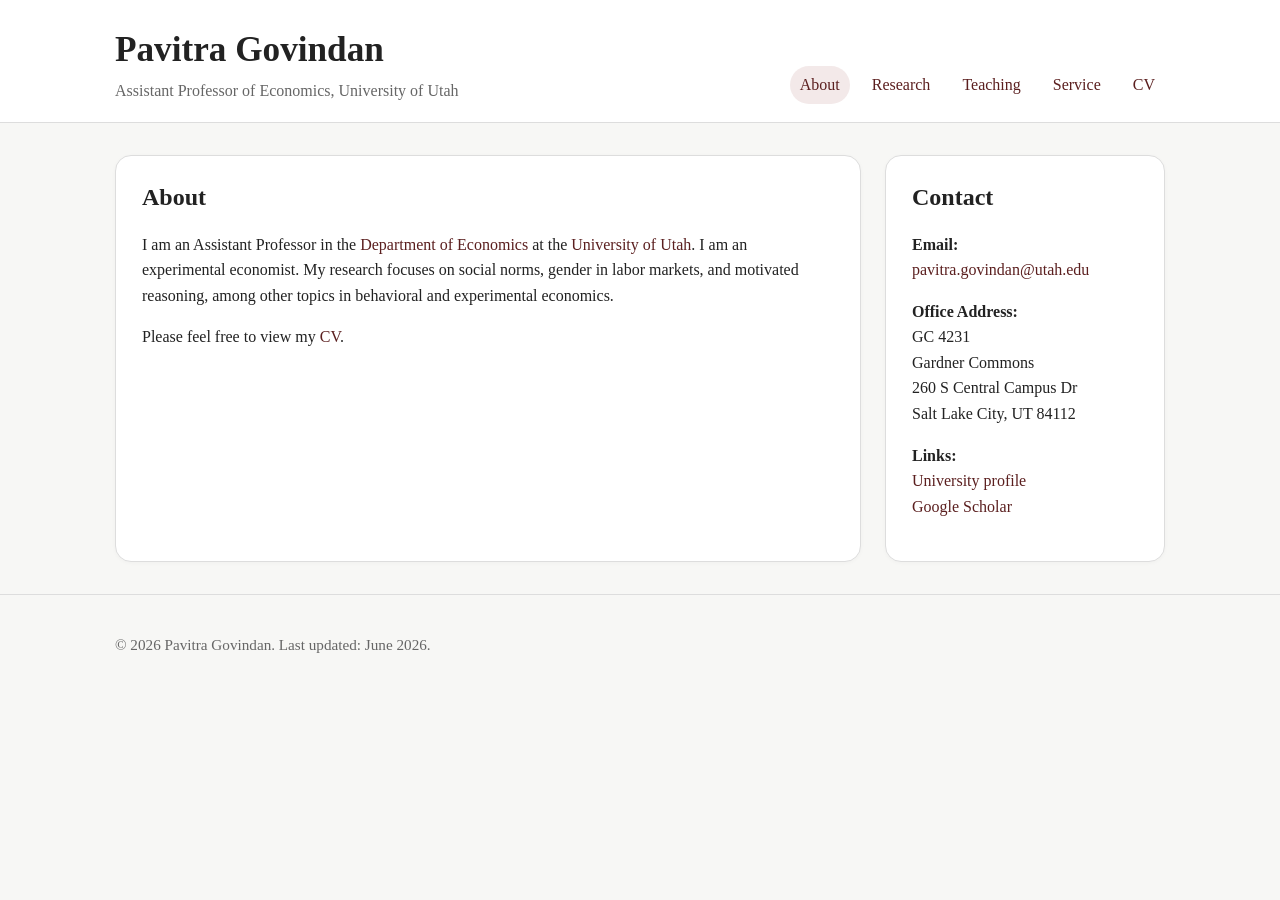
==== index.html @ 478b2b67 "Add files via upload" ====
<!doctype html>
<html lang="en">
<head>
  <meta charset="utf-8">
  <meta name="viewport" content="width=device-width, initial-scale=1">
  <title>Pavitra Govindan | Academic Website</title>
  <meta name="description" content="Academic website of Pavitra Govindan, Assistant Professor of Economics at the University of Utah.">
  <link rel="stylesheet" href="assets/style.css">
</head>
<body>
  <header class="site-header">
    <div class="container header-grid">
      <div>
        <h1>Pavitra Govindan</h1>
        <p class="subtitle">Assistant Professor of Economics, University of Utah</p>
      </div>
      <nav aria-label="Main navigation">
        <a class="active" href="index.html">About</a>
        <a href="research.html">Research</a>
        <a href="teaching.html">Teaching</a>
        <a href="service.html">Service</a>
        <a href="files/cv.pdf">CV</a>
      </nav>
    </div>
  </header>

  <main class="container content-grid">
    <section class="card main-card">
      <h2>About</h2>
      <p>
        I am an Assistant Professor in the
        <a href="https://econ.utah.edu/">Department of Economics</a> at the
        <a href="https://www.utah.edu/">University of Utah</a>. I am an experimental economist.
        My research focuses on social norms, gender in labor markets, and motivated reasoning,
        among other topics in behavioral and experimental economics.
      </p>
      <p>
        Please feel free to view my <a href="files/cv.pdf">CV</a>.
      </p>
    </section>

    <aside class="card sidebar">
      <h2>Contact</h2>
      <p><strong>Email:</strong><br><a href="mailto:pavitra.govindan@utah.edu">pavitra.govindan@utah.edu</a></p>
      <p><strong>Office Address:</strong><br>GC 4231<br>Gardner Commons<br>260 S Central Campus Dr<br>Salt Lake City, UT 84112</p>
      <p><strong>Links:</strong><br>
        <a href="https://profiles.faculty.utah.edu/u6019273">University profile</a><br>
        <a href="https://scholar.google.com/citations?user=WDmZccgAAAAJ">Google Scholar</a>
      </p>
    </aside>
  </main>

  <footer class="site-footer">
    <div class="container">
      <p>&copy; <span id="year"></span> Pavitra Govindan. Last updated: June 2026.</p>
    </div>
  </footer>
  <script>document.getElementById('year').textContent = new Date().getFullYear();</script>
</body>
</html>
---- assets/style.css ----
:root {
  --background: #f7f7f5;
  --card: #ffffff;
  --text: #222222;
  --muted: #666666;
  --border: #dddddd;
  --accent: #5b1f1f;
  --accent-light: #f3e9e9;
}

* {
  box-sizing: border-box;
}

body {
  margin: 0;
  font-family: Georgia, 'Times New Roman', serif;
  color: var(--text);
  background: var(--background);
  line-height: 1.6;
}

a {
  color: var(--accent);
  text-decoration: none;
}

a:hover,
a:focus {
  text-decoration: underline;
}

.container {
  width: min(1050px, calc(100% - 32px));
  margin: 0 auto;
}

.site-header {
  background: var(--card);
  border-bottom: 1px solid var(--border);
  padding: 28px 0 18px;
}

.header-grid {
  display: grid;
  grid-template-columns: 1fr auto;
  gap: 24px;
  align-items: end;
}

h1,
h2,
h3,
h4 {
  line-height: 1.25;
}

h1 {
  margin: 0;
  font-size: 2.2rem;
}

.subtitle,
.muted {
  color: var(--muted);
}

.subtitle {
  margin: 6px 0 0;
}

nav {
  display: flex;
  flex-wrap: wrap;
  gap: 12px;
}

nav a {
  padding: 6px 10px;
  border-radius: 999px;
}

nav a.active,
nav a:hover,
nav a:focus {
  background: var(--accent-light);
  text-decoration: none;
}

.content-grid {
  display: grid;
  grid-template-columns: 1fr 280px;
  gap: 24px;
  padding: 32px 0;
}

.single-column {
  padding: 32px 0;
}

.card {
  background: var(--card);
  border: 1px solid var(--border);
  border-radius: 16px;
  padding: 26px;
  box-shadow: 0 1px 4px rgba(0, 0, 0, 0.03);
}

.main-card h2,
.card h2 {
  margin-top: 0;
}

.sidebar {
  align-self: start;
}

.profile-placeholder {
  width: 100%;
  aspect-ratio: 1 / 1;
  display: grid;
  place-items: center;
  border-radius: 12px;
  background: var(--accent-light);
  color: var(--muted);
  margin-bottom: 22px;
  border: 1px dashed var(--border);
}

.entry {
  border-top: 1px solid var(--border);
  padding-top: 18px;
  margin-top: 18px;
}

.entry h3,
.entry h4 {
  margin-bottom: 4px;
}

.site-footer {
  border-top: 1px solid var(--border);
  color: var(--muted);
  padding: 22px 0;
  font-size: 0.95rem;
}

@media (max-width: 760px) {
  .header-grid,
  .content-grid {
    grid-template-columns: 1fr;
  }

  nav {
    margin-top: 8px;
  }
}
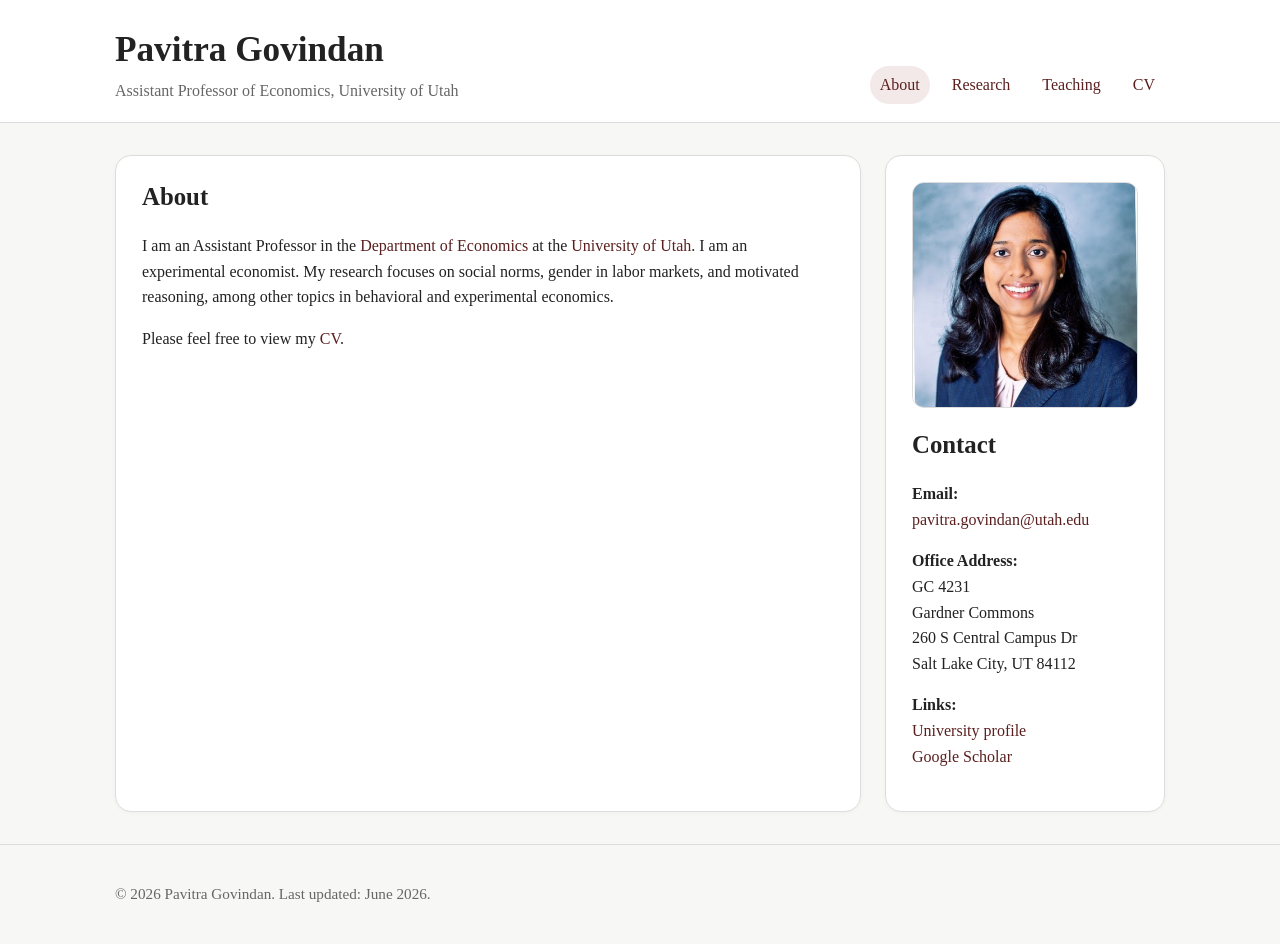
==== commit 6ebac7fd: "Add files via upload" ====
--- a/index.html
+++ b/index.html
@@ -18,7 +18,6 @@
         <a class="active" href="index.html">About</a>
         <a href="research.html">Research</a>
         <a href="teaching.html">Teaching</a>
-        <a href="service.html">Service</a>
         <a href="files/cv.pdf">CV</a>
       </nav>
     </div>
@@ -40,6 +39,7 @@
     </section>
 
     <aside class="card sidebar">
+      <img class="profile-photo" src="assets/PavitraGovindan_Headshot.jpeg" alt="Pavitra Govindan">
       <h2>Contact</h2>
       <p><strong>Email:</strong><br><a href="mailto:pavitra.govindan@utah.edu">pavitra.govindan@utah.edu</a></p>
       <p><strong>Office Address:</strong><br>GC 4231<br>Gardner Commons<br>260 S Central Campus Dr<br>Salt Lake City, UT 84112</p>
--- a/assets/style.css
+++ b/assets/style.css
@@ -60,6 +60,15 @@
   font-size: 2.2rem;
 }
 
+h2 {
+  font-size: 1.55rem;
+}
+
+h3 {
+  font-size: 1.2rem;
+  margin-top: 28px;
+}
+
 .subtitle,
 .muted {
   color: var(--muted);
@@ -115,16 +124,12 @@
   align-self: start;
 }
 
-.profile-placeholder {
+.profile-photo {
   width: 100%;
-  aspect-ratio: 1 / 1;
-  display: grid;
-  place-items: center;
+  display: block;
   border-radius: 12px;
-  background: var(--accent-light);
-  color: var(--muted);
   margin-bottom: 22px;
-  border: 1px dashed var(--border);
+  border: 1px solid var(--border);
 }
 
 .entry {
@@ -133,9 +138,23 @@
   margin-top: 18px;
 }
 
-.entry h3,
-.entry h4 {
-  margin-bottom: 4px;
+.publication-list,
+.teaching-list {
+  padding-left: 1.2rem;
+}
+
+.publication-list li,
+.teaching-list li {
+  margin-bottom: 14px;
+}
+
+.pub-status,
+.course-dates {
+  color: var(--muted);
+}
+
+.teaching-list strong {
+  font-weight: 700;
 }
 
 .site-footer {
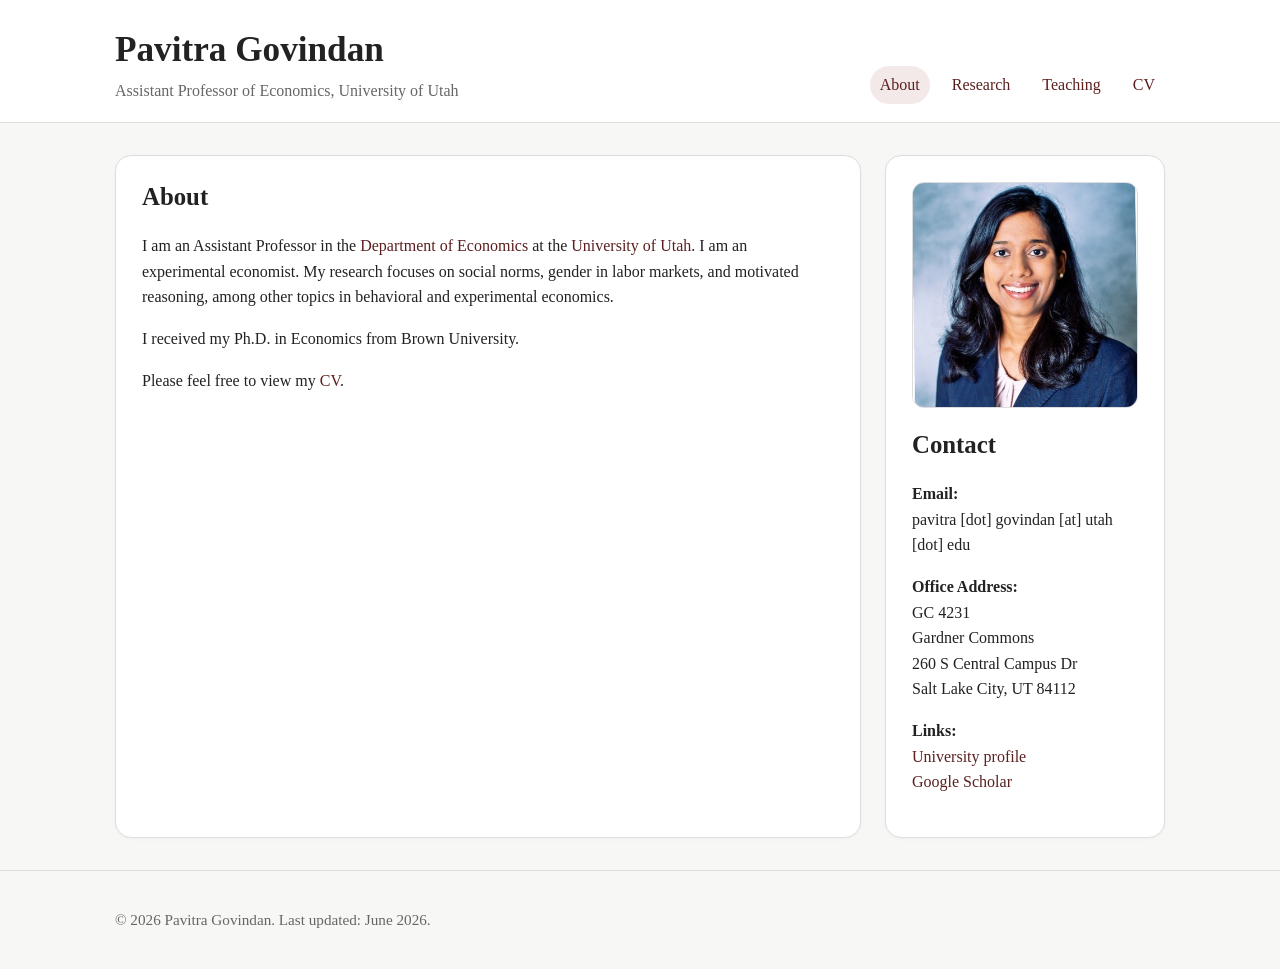
==== commit d86a0dae: "Add files via upload" ====
--- a/index.html
+++ b/index.html
@@ -34,6 +34,9 @@
         among other topics in behavioral and experimental economics.
       </p>
       <p>
+        I received my Ph.D. in Economics from Brown University.
+      </p>
+      <p>
         Please feel free to view my <a href="files/cv.pdf">CV</a>.
       </p>
     </section>
@@ -41,7 +44,7 @@
     <aside class="card sidebar">
       <img class="profile-photo" src="assets/PavitraGovindan_Headshot.jpeg" alt="Pavitra Govindan">
       <h2>Contact</h2>
-      <p><strong>Email:</strong><br><a href="mailto:pavitra.govindan@utah.edu">pavitra.govindan@utah.edu</a></p>
+      <p><strong>Email:</strong><br><span class="email-obfuscated">pavitra [dot] govindan [at] utah [dot] edu</span></p>
       <p><strong>Office Address:</strong><br>GC 4231<br>Gardner Commons<br>260 S Central Campus Dr<br>Salt Lake City, UT 84112</p>
       <p><strong>Links:</strong><br>
         <a href="https://profiles.faculty.utah.edu/u6019273">University profile</a><br>
